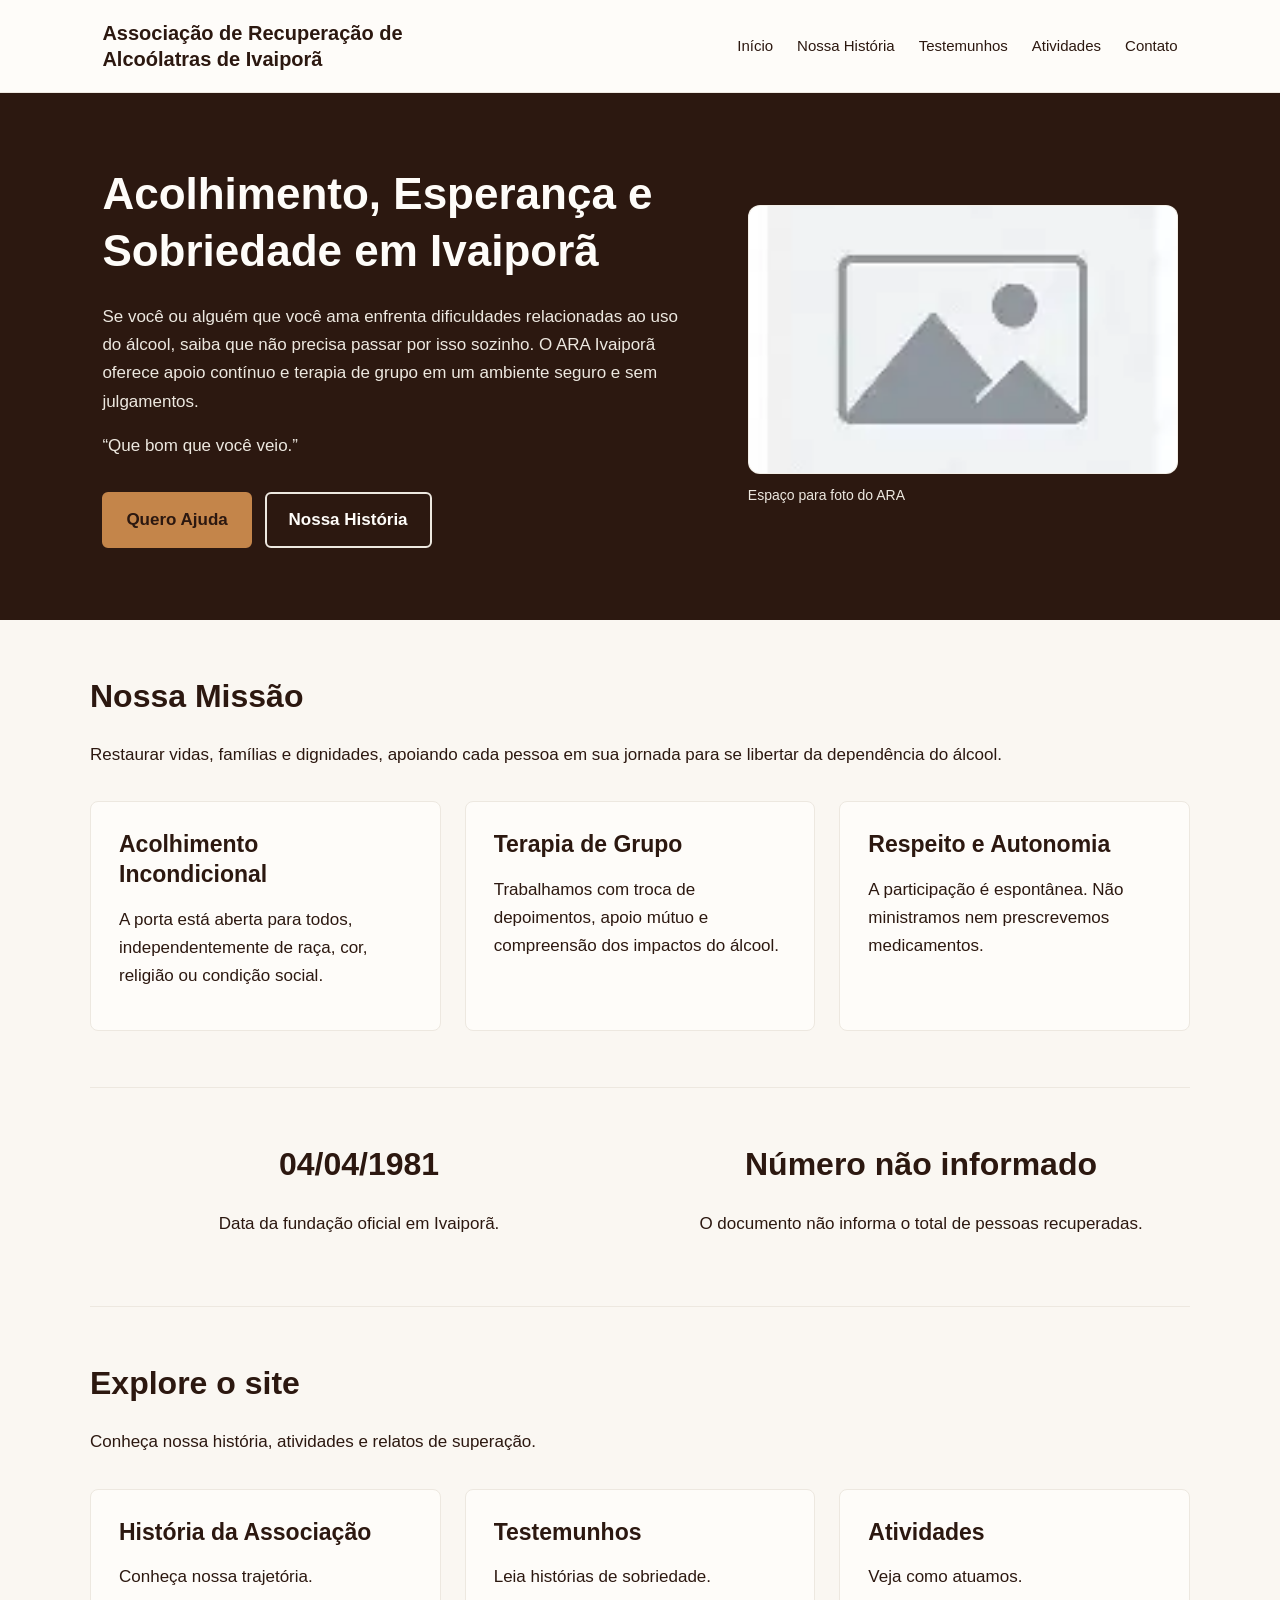
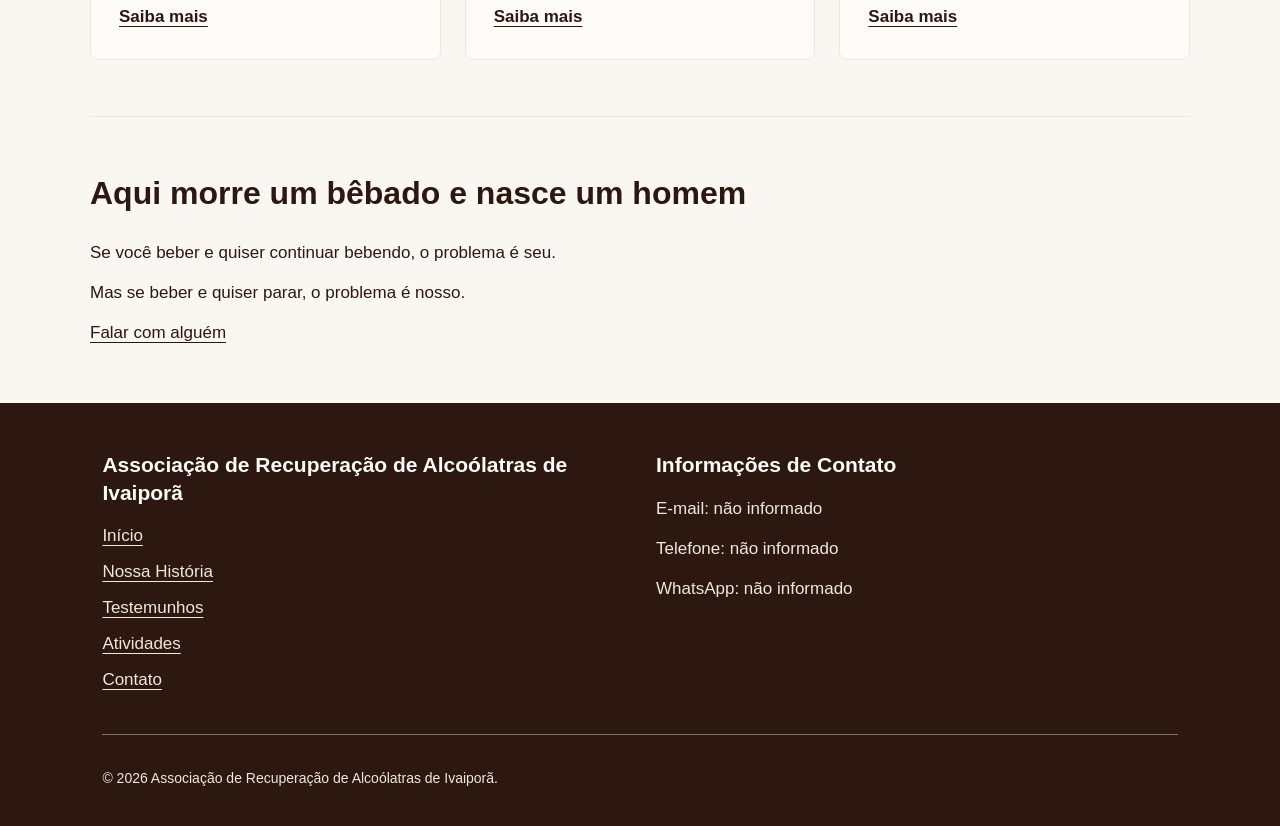
==== index.html @ e246e1f0 "Add files via upload" ====
<!DOCTYPE html>
<html lang="pt-BR">

<head>
  <meta charset="UTF-8">
  <meta name="description" content="Acolhimento, esperança e sobriedade em Ivaiporã.">
  <meta name="author" content="Associação de Recuperação de Alcoólatras de Ivaiporã">
  <meta name="viewport" content="width=device-width, initial-scale=1.0">
  <title>ARA Ivaiporã | Início</title>
  <link rel="stylesheet" href="assets/style.css">
</head>

<body>
  <header>
    <a class="marca-do-site" href="index.html"><span class="marca-completa">Associação de Recuperação de Alcoólatras de Ivaiporã</span><span class="marca-curta">ARA de Ivaiporã</span></a>
    <nav aria-label="Navegação principal">
<ul class="menu-desktop">
      <li><a href="index.html">Início</a></li>
      <li><a href="nossa-historia.html">Nossa História</a></li>
      <li><a href="testemunhos.html">Testemunhos</a></li>
      <li><a href="atividades.html">Atividades</a></li>
      <li><a href="contato.html">Contato</a></li>
    </ul>
<details class="menu-mobile">
<summary><span class="icone-menu" aria-hidden="true"></span>Menu</summary>
<ul>
      <li><a href="index.html">Início</a></li>
      <li><a href="nossa-historia.html">Nossa História</a></li>
      <li><a href="testemunhos.html">Testemunhos</a></li>
      <li><a href="atividades.html">Atividades</a></li>
      <li><a href="contato.html">Contato</a></li>
    </ul>
</details>
</nav>
  </header>
  <main>
    <div class="banner-do-ara">
      <div class="banner-do-ara__conteudo">
        <h1 class="titulo-do-banner">Acolhimento, Esperança e Sobriedade em Ivaiporã</h1>
        <p>Se você ou alguém que você ama enfrenta dificuldades relacionadas ao uso do álcool, saiba que não precisa
          passar por isso sozinho. O ARA Ivaiporã oferece apoio contínuo e terapia de grupo em um ambiente seguro e sem
          julgamentos.</p>
        <p>“Que bom que você veio.”</p>
        <a class="botao-ajuda" href="contato.html">Quero Ajuda</a>
        <a class="quero-conhecer" href="nossa-historia.html">Nossa História</a>
      </div>
      <!-- Troque o arquivo abaixo pela foto do banner. Mantenha o texto alternativo descritivo. -->
      <figure>
        <img class="imagem-placeholder imagem-placeholder--banner" src="assets/imagem-placeholder.png"
          alt="Espaço reservado para uma foto do ARA Ivaiporã">
        <figcaption class="legenda-imagem">Espaço para foto do ARA</figcaption>
      </figure>
    </div>
    <section class="secao-nossa-missao">
      <h2 class="titulo-secundario">Nossa Missão</h2>
      <p>Restaurar vidas, famílias e dignidades, apoiando cada pessoa em sua jornada para se libertar da dependência do
        álcool.</p>
      <div class="espaco-dos-articles">
        <article class="nossas-missoes-explicadas">
          <h3>Acolhimento Incondicional</h3>
          <p>A porta está aberta para todos, independentemente de raça, cor, religião ou condição social.</p>
        </article>
        <article class="nossas-missoes-explicadas">
          <h3>Terapia de Grupo</h3>
          <p>Trabalhamos com troca de depoimentos, apoio mútuo e compreensão dos impactos do álcool.</p>
        </article>
        <article class="nossas-missoes-explicadas">
          <h3>Respeito e Autonomia</h3>
          <p>A participação é espontânea. Não ministramos nem prescrevemos medicamentos.</p>
        </article>
      </div>
    </section>
    <section class="informacoes-gerais">
      <div class="blocos-informacoes-gerais">
        <h2 class="texto-informacoes-gerais-destacado">04/04/1981</h2>
        <p>Data da fundação oficial em Ivaiporã.</p>
      </div>
      <div class="blocos-informacoes-gerais">
        <h2 class="texto-informacoes-gerais-destacado">Número não informado</h2>
        <p>O documento não informa o total de pessoas recuperadas.</p>
      </div>
    </section>
    <section class="explore-paginas">
      <h2>Explore o site</h2>
      <p>Conheça nossa história, atividades e relatos de superação.</p>
      <div class="links-paginas"><a href="nossa-historia.html">
          <div>
            <h3>História da Associação</h3>
            <p>Conheça nossa trajetória.</p><span class="chamado-link-paginas">Saiba mais</span>
          </div>
        </a><a href="testemunhos.html">
          <div>
            <h3>Testemunhos</h3>
            <p>Leia histórias de sobriedade.</p><span class="chamado-link-paginas">Saiba mais</span>
          </div>
        </a><a href="atividades.html">
          <div>
            <h3>Atividades</h3>
            <p>Veja como atuamos.</p><span class="chamado-link-paginas">Saiba mais</span>
          </div>
        </a></div>
    </section>
    <section>
      <div>
        <h2>Aqui morre um bêbado e nasce um homem</h2>
        <p>Se você beber e quiser continuar bebendo, o problema é seu.</p>
        <p>Mas se beber e quiser parar, o problema é nosso.</p><a href="contato.html">Falar com alguém</a>
      </div>
    </section>
  </main>
  <footer>
    <div class="bloco-do-footer">
      <h3>Associação de Recuperação de Alcoólatras de Ivaiporã</h3>
      <ul>
        <li><a href="index.html">Início</a></li>
        <li><a href="nossa-historia.html">Nossa História</a></li>
        <li><a href="testemunhos.html">Testemunhos</a></li>
        <li><a href="atividades.html">Atividades</a></li>
        <li><a href="contato.html">Contato</a></li>
      </ul>
    </div>
    <div class="bloco-do-footer">
      <h3>Informações de Contato</h3>
      <address>
        <p>E-mail: não informado</p>
        <p>Telefone: não informado</p>
        <p>WhatsApp: não informado</p>
      </address>
    </div>
    <div class="registro-do-ara">
      <p>&copy; 2026 Associação de Recuperação de Alcoólatras de Ivaiporã.</p>
    </div>
  </footer>
</body>

</html>
---- assets/style.css ----
* {
    box-sizing: border-box;
}

body {
    margin: 0;
    font-family: "Segoe UI", "Trebuchet MS", Arial, sans-serif;
    font-size: 17px;
    line-height: 1.65;
    color: #2c1810;
    background-color: #faf7f2;
    overflow-wrap: break-word;
}

h1, h2, h3 {
    font-family: "Segoe UI", "Trebuchet MS", Arial, sans-serif;
    font-weight: 600;
    line-height: 1.3;
}

h1, h2, h3, h4, p, blockquote, figcaption {
    overflow-wrap: anywhere;
}

h1 {
    margin: 0 0 24px;
    font-size: clamp(2rem, 3.5vw, 2.75rem);
}

h2 {
    margin: 0 0 24px;
    font-size: clamp(1.625rem, 2.5vw, 2rem);
}

h3 {
    margin: 0 0 16px;
    font-size: 23px;
}

h4 {
    margin: 12px 0;
    font-size: 18px;
}

p {
    margin: 12px 0;
}

a {
    color: #2c1810;
    text-underline-offset: 4px;
}

a:hover {
    text-decoration: underline;
}

a:focus-visible {
    outline: 3px solid #c4854a;
    outline-offset: 4px;
}

img {
    max-width: 100%;
    height: auto;
}

iframe {
    max-width: 100%;
}


header {
    display: flex;
    flex-wrap: wrap;
    align-items: center;
    justify-content: space-between;
    gap: 20px;
    padding: 20px 8%;
    background-color: #fefcf9;
    border-bottom: 1px solid #ede8e0;
}

header a {
    color: #2c1810;
    text-decoration: none;
}

header > a {
    max-width: 390px;
    font-family: "Segoe UI", "Trebuchet MS", Arial, sans-serif;
    font-size: 20px;
    font-weight: bold;
    line-height: 1.3;
}

.marca-curta {
    display: none;
}

header > a,
header nav,
.banner-do-ara__conteudo,
.origem__conteudo > *,
.espaco-dos-articles > *,
.links-paginas > *,
.nossa-atividade-cartoes > *,
.informacoes-gerais > * {
    min-width: 0;
}

header ul {
    display: flex;
    flex-wrap: wrap;
    gap: 8px 24px;
    margin: 0;
    padding: 0;
    list-style: none;
}

header li a {
    display: inline-flex;
    align-items: center;
    min-height: 44px;
    padding: 10px 0;
    font-size: 15px;
}

header a:hover {
    color: #2c1810;
}


main > section {
    width: 90%;
    max-width: 1100px;
    margin: 0 auto;
    padding: clamp(36px, 5vw, 56px) 0;
}

main > section + section {
    border-top: 1px solid #ede8e0;
}

main > section:first-child,
.banner-do-ara {
    width: 100%;
    max-width: none;
    padding: clamp(48px, 6vw, 72px) 8%;
    color: #fefcf9;
    background-color: #2c1810;
    text-align: center;
}

.banner-do-ara__conteudo {
    max-width: 760px;
}

.banner-do-ara__conteudo h1,
.banner-do-ara__conteudo p {
    margin-left: 0;
}

.imagem-placeholder {
    display: block;
    width: 100%;
    object-fit: cover;
    background-color: #ede8e0;
}

.imagem-placeholder--banner {
    aspect-ratio: 16 / 10;
    min-height: 260px;
    border: 1px solid rgba(254, 252, 249, 0.32);
    border-radius: 12px;
}

.banner-do-ara > figure {
    margin: 0;
}

.legenda-imagem {
    margin: 10px 0 0;
    color: #ede8e0;
    font-size: 14px;
}

.imagem-historia {
    margin: 0;
}

.imagem-placeholder--historia {
    aspect-ratio: 4 / 3;
    border-radius: 10px;
}

.imagem-historia figcaption {
    margin-top: 10px;
    color: #6b5548;
    font-size: 14px;
}

.origem__conteudo {
    display: grid;
    grid-template-columns: minmax(0, 1.1fr) minmax(260px, 0.9fr);
    align-items: center;
    gap: clamp(28px, 5vw, 56px);
}

.lista-testemunhos {
    display: grid;
    gap: 24px;
}

.cartao-testemunho {
    margin: 0;
    padding: clamp(22px, 4vw, 32px);
    border: 1px solid #ede8e0;
    border-radius: 10px;
    background-color: #fefcf9;
}

.cartao-testemunho + .cartao-testemunho {
    margin-top: 0;
}

.identificacao-testemunho {
    display: flex;
    align-items: center;
    gap: 16px;
    margin-top: 22px;
}

.foto-testemunho {
    flex: 0 0 72px;
    width: 72px;
    height: 72px;
    border: 1px solid #ede8e0;
    border-radius: 50%;
    object-fit: cover;
    background-color: #ede8e0;
}

.identificacao-testemunho p {
    margin: 0;
}

.identificacao-testemunho strong {
    display: block;
}

.identificacao-testemunho span {
    color: #6b5548;
    font-size: 15px;
}

.banner-do-ara {
    display: grid;
    grid-template-columns: minmax(0, 1.15fr) minmax(280px, 0.85fr);
    align-items: center;
    gap: clamp(28px, 5vw, 72px);
    text-align: left;
}

main > section:first-child h1,
.banner-do-ara h1 {
    max-width: 850px;
    margin: 0 auto 24px;
}

main > section:first-child p,
.banner-do-ara p {
    max-width: 760px;
    margin: 16px auto;
    color: #ede8e0;
}


.espaco-dos-articles,
.links-paginas,
.nossa-atividade-cartoes,
.informacoes-gerais {
    display: flex;
    flex-wrap: wrap;
    gap: 24px;
}

.espaco-dos-articles,
.links-paginas {
    margin-top: 32px;
}

.espaco-dos-articles > article,
.links-paginas > a,
.cartoes-de-atividades-realizadas {
    flex: 1 1 280px;
    min-width: 0;
    padding: 28px;
    border: 1px solid #ede8e0;
    border-radius: 8px;
    background-color: #fefcf9;
}

.links-paginas > a {
    color: #2c1810;
    text-decoration: none;
}

.links-paginas > a:hover {
    border-color: #c4854a;
}

.chamado-link-paginas {
    color: #2c1810;
    font-weight: bold;
    text-decoration: underline;
}

.blocos-informacoes-gerais {
    flex: 1 1 280px;
    text-align: center;
}

.texto-informacoes-gerais-destacado {
    color: #2c1810;
}


.conteudo-historia,
.fundacao p {
    max-width: 820px;
}

.fundacao strong {
    display: inline-block;
    margin-top: 16px;
    padding: 8px 16px;
    color: #2c1810;
    background-color: #ede8e0;
    border-radius: 6px;
}

.linha-do-tempo > article {
    margin: 0 0 24px;
    padding: 20px 28px;
    border-left: 4px solid #c4854a;
    background-color: #fefcf9;
}

.linha-do-tempo h3 {
    color: #2c1810;
}

main article + article {
    margin-top: 24px;
}

.espaco-dos-articles > article + article {
    margin-top: 0;
}

blockquote {
    margin: 16px 0;
    padding: 16px 24px;
    border-left: 4px solid #c4854a;
    background-color: #fefcf9;
    font-style: italic;
}

.continuacao-historia {
    text-align: center;
}


.botao-ajuda,
.quero-conhecer,
.continuacao-historia > a {
    display: inline-block;
    margin: 16px 8px 0 0;
    padding: 12px 22px;
    border: 2px solid #c4854a;
    border-radius: 6px;
    font-weight: bold;
    text-decoration: none;
}

.botao-ajuda,
.continuacao-historia > a {
    color: #2c1810;
    background-color: #c4854a;
}

.quero-conhecer {
    color: #fefcf9;
    border-color: #ede8e0;
}

.botao-ajuda:hover,
.continuacao-historia > a:hover {
    background-color: #ede8e0;
}

.quero-conhecer:hover {
    color: #2c1810;
    background-color: #fefcf9;
}


footer {
    display: flex;
    flex-wrap: wrap;
    gap: 32px;
    padding: 48px 8% 24px;
    color: #ede8e0;
    background-color: #2c1810;
}

.bloco-do-footer {
    flex: 1 1 280px;
}

footer h3 {
    color: #fefcf9;
    font-size: 21px;
}

footer a {
    color: #ede8e0;
}

footer ul {
    margin: 0;
    padding: 0;
    list-style: none;
}

footer li {
    margin-bottom: 8px;
}

footer address {
    font-style: normal;
}

.registro-do-ara {
    flex-basis: 100%;
    padding-top: 20px;
    border-top: 1px solid rgba(255, 255, 255, 0.4);
    font-size: 14px;
}


@media (max-width: 600px) {
    .espaco-dos-articles > article,
    .links-paginas > a,
    .cartoes-de-atividades-realizadas {
        flex-basis: 100%;
        padding: 20px;
    }

    .botao-ajuda,
    .quero-conhecer,
    .continuacao-historia > a {
        display: flex;
        align-items: center;
        justify-content: center;
        min-height: 48px;
        margin: 12px 0 0;
        width: 100%;
    }

    h1 {
        font-size: clamp(1.75rem, 7vw, 2rem);
    }

    h2 {
        font-size: clamp(1.5rem, 6vw, 1.6875rem);
    }

    main > section {
        padding: 36px 0;
    }

    main > section:first-child,
    .banner-do-ara {
        padding: 48px 5%;
    }

    .linha-do-tempo > article,
    blockquote {
        padding: 20px;
    }

    footer {
        padding: 36px 5% 20px;
    }
}

.menu-mobile {
    display: none;
}

@media (max-width: 900px) {
    header {
        flex-direction: row;
        flex-wrap: nowrap;
        align-items: center;
        gap: 12px;
        padding: 18px 5%;
    }

    header > a {
        flex: 1 1 auto;
        max-width: calc(100% - 112px);
        font-size: 18px;
    }

    header nav {
        position: relative;
        flex: 0 0 auto;
        width: auto;
        margin-left: auto;
    }

    .marca-completa {
        display: none;
    }

    .marca-curta {
        display: inline;
    }

    header .menu-desktop {
        display: none;
    }

    .menu-mobile {
        display: block;
    }

    .menu-mobile summary {
        display: flex;
        align-items: center;
        justify-content: center;
        gap: 10px;
        min-height: 48px;
        padding: 10px 14px;
        border: 1px solid #ede8e0;
        border-radius: 8px;
        background-color: #fefcf9;
        color: #2c1810;
        font-weight: 600;
        cursor: pointer;
        list-style: none;
    }

    .menu-mobile summary::-webkit-details-marker {
        display: none;
    }

    .menu-mobile summary:focus-visible {
        outline: 3px solid #c4854a;
        outline-offset: 4px;
    }

    .icone-menu {
        display: block;
        width: 20px;
        height: 2px;
        background-color: currentColor;
        box-shadow: 0 -6px currentColor, 0 6px currentColor;
    }

    .menu-mobile[open] summary {
        background-color: #ede8e0;
    }

    .menu-mobile ul {
        position: absolute;
        z-index: 10;
        top: calc(100% + 10px);
        right: 0;
        display: flex;
        flex-direction: column;
        gap: 4px;
        width: min(280px, 90vw);
        padding: 12px;
        border: 1px solid #ede8e0;
        border-radius: 12px;
        background-color: #fefcf9;
        box-shadow: 0 8px 24px rgba(44, 24, 16, 0.12);
    }

    .menu-mobile li a {
        display: flex;
        width: 100%;
        min-height: 48px;
        padding: 10px 14px;
        border-radius: 6px;
        font-size: 16px;
    }

    .menu-mobile li a:hover {
        background-color: #ede8e0;
    }

    .banner-do-ara,
    .origem__conteudo {
        grid-template-columns: 1fr;
    }

    .banner-do-ara {
        text-align: center;
    }

    .banner-do-ara__conteudo {
        max-width: 760px;
        margin: 0 auto;
    }

    .banner-do-ara__conteudo h1,
    .banner-do-ara__conteudo p {
        margin-left: auto;
        margin-right: auto;
    }

    .imagem-placeholder--banner {
        max-width: 640px;
        margin: 0 auto;
    }
}

@media (max-width: 600px) {
    .imagem-placeholder--banner {
        min-height: 0;
    }

    .identificacao-testemunho {
        align-items: flex-start;
    }
}
/*João*/
.inputcont{
    width: 100%;
    height: 50px;
border-radius: 10px;
border: black 1px;
font-size: 20px;
}
.um{
grid-template-columns: 30% 70%;
margin-bottom: 20px;
}
.dois{
grid-template-columns: 20% 80%;
}
.testemunho{
    display: grid;
    gap: 10px;
    background-color: #ce927a;
    border-radius: 20px;
    padding: 20px;
}


.tex{
    width: 100%;
    height: 300px;
}
.botaosub{
    width: 100px;
    height: 30px;
    border-radius: 10px;
    border: 0px;
    background-color: rgb(82, 23, 23);
    color: white;;
}
.botaosub:active{
    transform: translate(2px,2px);
}
.dois{
    margin-top: 10px;
}
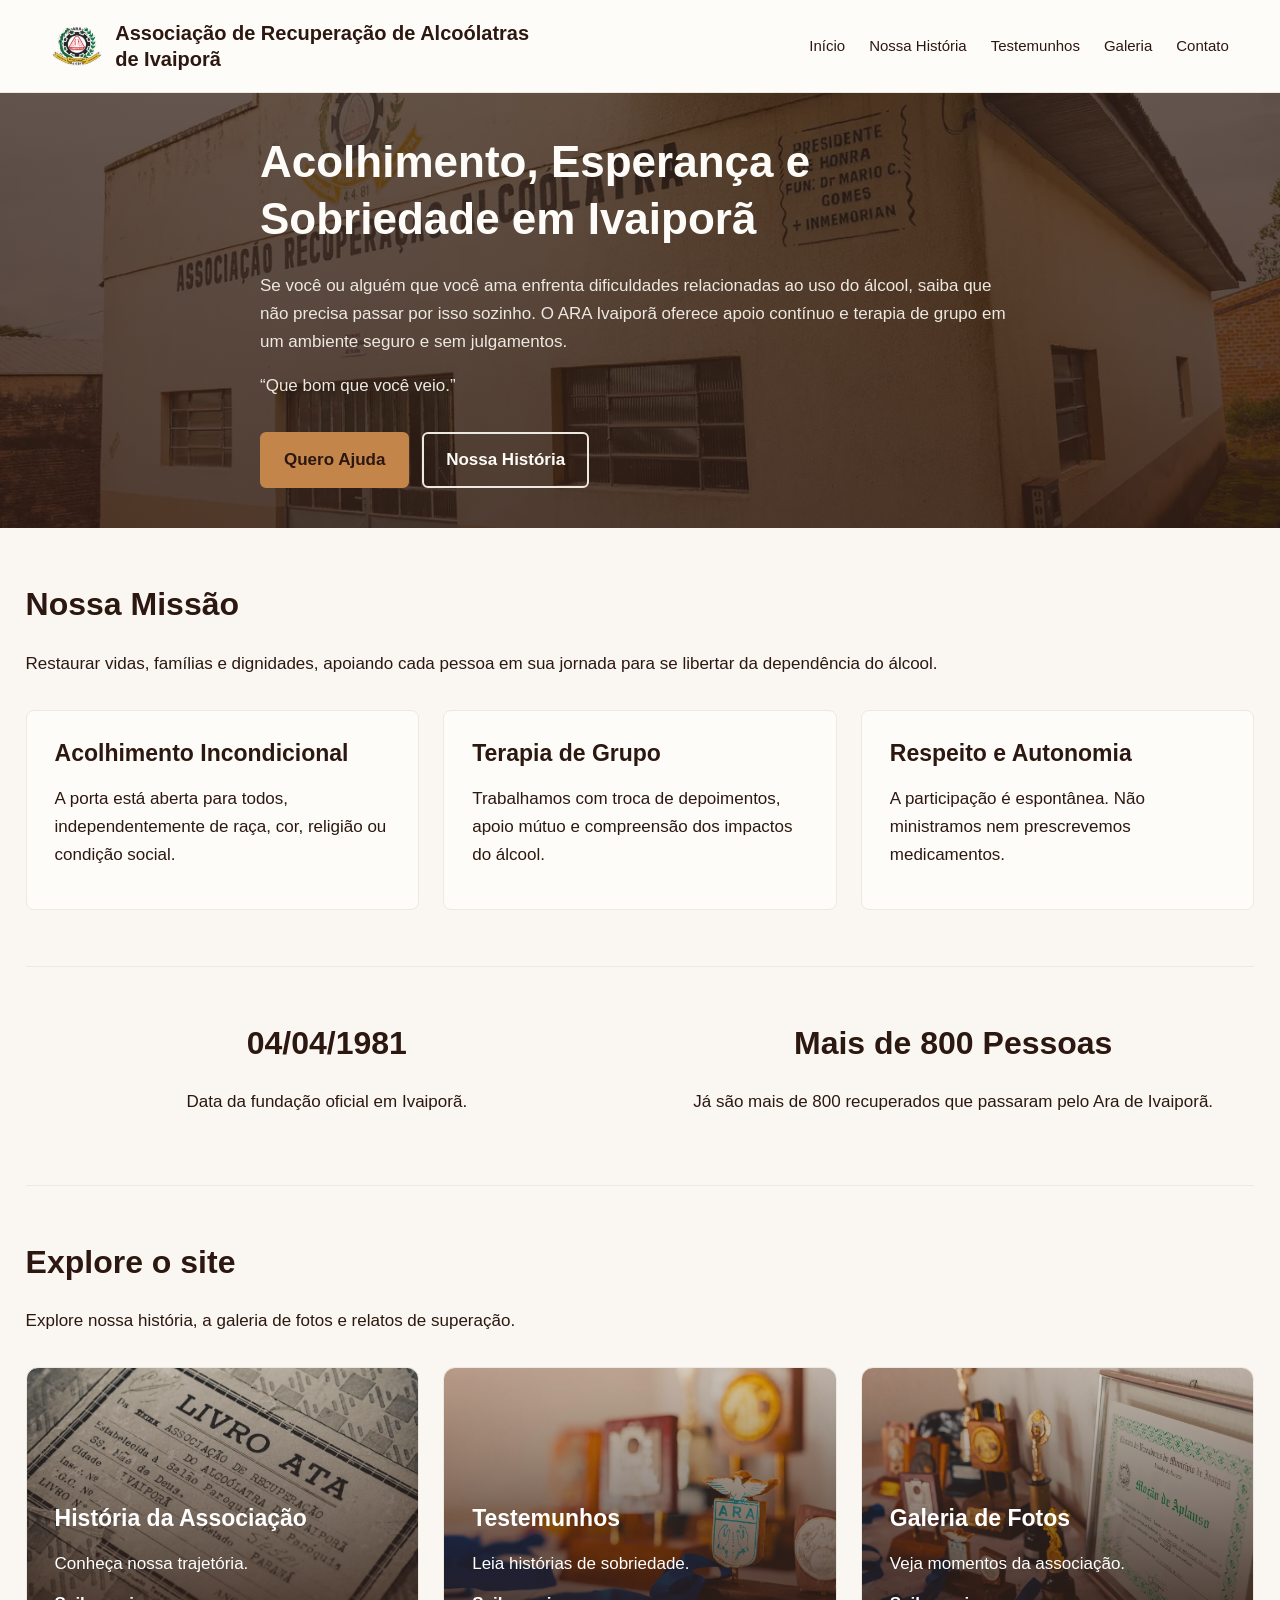
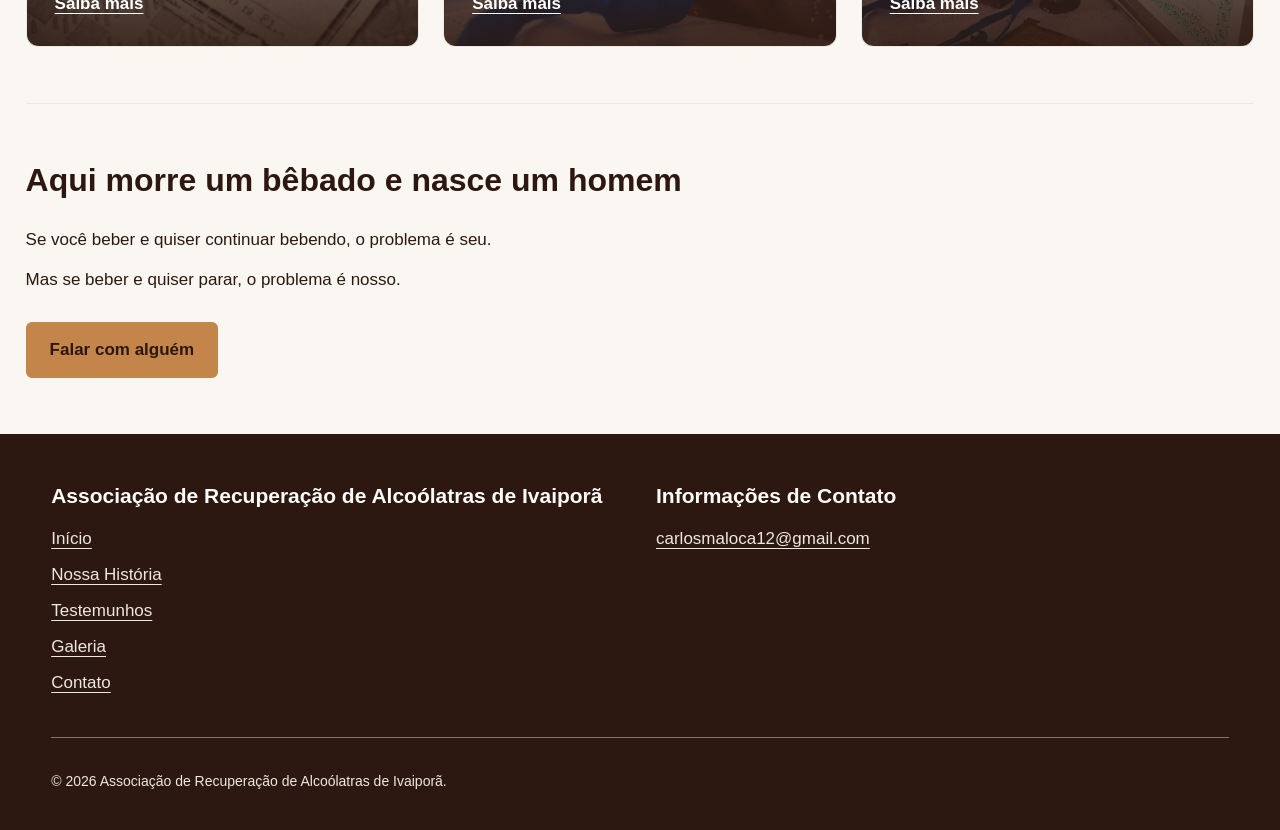
==== commit 3e82515d: "Add files via upload" ====
--- a/index.html
+++ b/index.html
@@ -1,136 +1,132 @@
-<!DOCTYPE html>
-<html lang="pt-BR">
-
-<head>
-  <meta charset="UTF-8">
-  <meta name="description" content="Acolhimento, esperança e sobriedade em Ivaiporã.">
-  <meta name="author" content="Associação de Recuperação de Alcoólatras de Ivaiporã">
-  <meta name="viewport" content="width=device-width, initial-scale=1.0">
-  <title>ARA Ivaiporã | Início</title>
-  <link rel="stylesheet" href="assets/style.css">
-</head>
-
-<body>
-  <header>
-    <a class="marca-do-site" href="index.html"><span class="marca-completa">Associação de Recuperação de Alcoólatras de Ivaiporã</span><span class="marca-curta">ARA de Ivaiporã</span></a>
-    <nav aria-label="Navegação principal">
-<ul class="menu-desktop">
-      <li><a href="index.html">Início</a></li>
-      <li><a href="nossa-historia.html">Nossa História</a></li>
-      <li><a href="testemunhos.html">Testemunhos</a></li>
-      <li><a href="atividades.html">Atividades</a></li>
-      <li><a href="contato.html">Contato</a></li>
-    </ul>
-<details class="menu-mobile">
-<summary><span class="icone-menu" aria-hidden="true"></span>Menu</summary>
-<ul>
-      <li><a href="index.html">Início</a></li>
-      <li><a href="nossa-historia.html">Nossa História</a></li>
-      <li><a href="testemunhos.html">Testemunhos</a></li>
-      <li><a href="atividades.html">Atividades</a></li>
-      <li><a href="contato.html">Contato</a></li>
-    </ul>
-</details>
-</nav>
-  </header>
-  <main>
-    <div class="banner-do-ara">
-      <div class="banner-do-ara__conteudo">
-        <h1 class="titulo-do-banner">Acolhimento, Esperança e Sobriedade em Ivaiporã</h1>
-        <p>Se você ou alguém que você ama enfrenta dificuldades relacionadas ao uso do álcool, saiba que não precisa
-          passar por isso sozinho. O ARA Ivaiporã oferece apoio contínuo e terapia de grupo em um ambiente seguro e sem
-          julgamentos.</p>
-        <p>“Que bom que você veio.”</p>
-        <a class="botao-ajuda" href="contato.html">Quero Ajuda</a>
-        <a class="quero-conhecer" href="nossa-historia.html">Nossa História</a>
-      </div>
-      <!-- Troque o arquivo abaixo pela foto do banner. Mantenha o texto alternativo descritivo. -->
-      <figure>
-        <img class="imagem-placeholder imagem-placeholder--banner" src="assets/imagem-placeholder.png"
-          alt="Espaço reservado para uma foto do ARA Ivaiporã">
-        <figcaption class="legenda-imagem">Espaço para foto do ARA</figcaption>
-      </figure>
-    </div>
-    <section class="secao-nossa-missao">
-      <h2 class="titulo-secundario">Nossa Missão</h2>
-      <p>Restaurar vidas, famílias e dignidades, apoiando cada pessoa em sua jornada para se libertar da dependência do
-        álcool.</p>
-      <div class="espaco-dos-articles">
-        <article class="nossas-missoes-explicadas">
-          <h3>Acolhimento Incondicional</h3>
-          <p>A porta está aberta para todos, independentemente de raça, cor, religião ou condição social.</p>
-        </article>
-        <article class="nossas-missoes-explicadas">
-          <h3>Terapia de Grupo</h3>
-          <p>Trabalhamos com troca de depoimentos, apoio mútuo e compreensão dos impactos do álcool.</p>
-        </article>
-        <article class="nossas-missoes-explicadas">
-          <h3>Respeito e Autonomia</h3>
-          <p>A participação é espontânea. Não ministramos nem prescrevemos medicamentos.</p>
-        </article>
-      </div>
-    </section>
-    <section class="informacoes-gerais">
-      <div class="blocos-informacoes-gerais">
-        <h2 class="texto-informacoes-gerais-destacado">04/04/1981</h2>
-        <p>Data da fundação oficial em Ivaiporã.</p>
-      </div>
-      <div class="blocos-informacoes-gerais">
-        <h2 class="texto-informacoes-gerais-destacado">Número não informado</h2>
-        <p>O documento não informa o total de pessoas recuperadas.</p>
-      </div>
-    </section>
-    <section class="explore-paginas">
-      <h2>Explore o site</h2>
-      <p>Conheça nossa história, atividades e relatos de superação.</p>
-      <div class="links-paginas"><a href="nossa-historia.html">
-          <div>
-            <h3>História da Associação</h3>
-            <p>Conheça nossa trajetória.</p><span class="chamado-link-paginas">Saiba mais</span>
-          </div>
-        </a><a href="testemunhos.html">
-          <div>
-            <h3>Testemunhos</h3>
-            <p>Leia histórias de sobriedade.</p><span class="chamado-link-paginas">Saiba mais</span>
-          </div>
-        </a><a href="atividades.html">
-          <div>
-            <h3>Atividades</h3>
-            <p>Veja como atuamos.</p><span class="chamado-link-paginas">Saiba mais</span>
-          </div>
-        </a></div>
-    </section>
-    <section>
-      <div>
-        <h2>Aqui morre um bêbado e nasce um homem</h2>
-        <p>Se você beber e quiser continuar bebendo, o problema é seu.</p>
-        <p>Mas se beber e quiser parar, o problema é nosso.</p><a href="contato.html">Falar com alguém</a>
-      </div>
-    </section>
-  </main>
-  <footer>
-    <div class="bloco-do-footer">
-      <h3>Associação de Recuperação de Alcoólatras de Ivaiporã</h3>
-      <ul>
-        <li><a href="index.html">Início</a></li>
-        <li><a href="nossa-historia.html">Nossa História</a></li>
-        <li><a href="testemunhos.html">Testemunhos</a></li>
-        <li><a href="atividades.html">Atividades</a></li>
-        <li><a href="contato.html">Contato</a></li>
-      </ul>
-    </div>
-    <div class="bloco-do-footer">
-      <h3>Informações de Contato</h3>
-      <address>
-        <p>E-mail: não informado</p>
-        <p>Telefone: não informado</p>
-        <p>WhatsApp: não informado</p>
-      </address>
-    </div>
-    <div class="registro-do-ara">
-      <p>&copy; 2026 Associação de Recuperação de Alcoólatras de Ivaiporã.</p>
-    </div>
-  </footer>
-</body>
-
-</html>
+<!DOCTYPE html>
+<html lang="pt-BR">
+
+<head>
+  <meta charset="UTF-8">
+  <meta name="description" content="Acolhimento, esperança e sobriedade em Ivaiporã.">
+  <meta name="author" content="Associação de Recuperação de Alcoólatras de Ivaiporã">
+  <meta name="viewport" content="width=device-width, initial-scale=1.0">
+  <title>ARA Ivaiporã | Início</title>
+  <link rel="stylesheet" href="assets/style.css">
+  <link rel="icon" type="image/svg+xml" href="assets/logo-ara.svg">
+  <link rel="alternate icon" type="image/png" sizes="192x192" href="assets/favicon-ara.png">
+</head>
+
+<body>
+  <header>
+    <a class="marca-do-site" href="index.html"><img class="logo-site" src="assets/logo-ara.svg" alt=""><span class="marca-completa">Associação de Recuperação de Alcoólatras de Ivaiporã</span><span class="marca-curta">ARA de Ivaiporã</span></a>
+    <nav aria-label="Navegação principal">
+<ul class="menu-desktop">
+      <li><a href="index.html">Início</a></li>
+      <li><a href="nossa-historia.html">Nossa História</a></li>
+      <li><a href="testemunhos.html">Testemunhos</a></li>
+      <li><a href="galeria.html">Galeria</a></li>
+      <li><a href="contato.html">Contato</a></li>
+    </ul>
+<details class="menu-mobile">
+<summary><span class="icone-menu" aria-hidden="true"></span>Menu</summary>
+<ul>
+      <li><a href="index.html">Início</a></li>
+      <li><a href="nossa-historia.html">Nossa História</a></li>
+      <li><a href="testemunhos.html">Testemunhos</a></li>
+      <li><a href="galeria.html">Galeria</a></li>
+      <li><a href="contato.html">Contato</a></li>
+    </ul>
+</details>
+</nav>
+  </header>
+  <main>
+    <div class="banner-do-ara">
+      <div class="banner-do-ara__conteudo">
+        <h1 class="titulo-do-banner">Acolhimento, Esperança e Sobriedade em Ivaiporã</h1>
+        <p>Se você ou alguém que você ama enfrenta dificuldades relacionadas ao uso do álcool, saiba que não precisa
+          passar por isso sozinho. O ARA Ivaiporã oferece apoio contínuo e terapia de grupo em um ambiente seguro e sem
+          julgamentos.</p>
+        <p>“Que bom que você veio.”</p>
+        <a class="botao-ajuda" href="contato.html">Quero Ajuda</a>
+        <a class="quero-conhecer" href="nossa-historia.html">Nossa História</a>
+      </div>
+      
+    </div>
+    <section class="secao-nossa-missao">
+      <h2 class="titulo-secundario">Nossa Missão</h2>
+      <p>Restaurar vidas, famílias e dignidades, apoiando cada pessoa em sua jornada para se libertar da dependência do
+        álcool.</p>
+      <div class="espaco-dos-articles">
+        <article class="nossas-missoes-explicadas">
+          <h3>Acolhimento Incondicional</h3>
+          <p>A porta está aberta para todos, independentemente de raça, cor, religião ou condição social.</p>
+        </article>
+        <article class="nossas-missoes-explicadas">
+          <h3>Terapia de Grupo</h3>
+          <p>Trabalhamos com troca de depoimentos, apoio mútuo e compreensão dos impactos do álcool.</p>
+        </article>
+        <article class="nossas-missoes-explicadas">
+          <h3>Respeito e Autonomia</h3>
+          <p>A participação é espontânea. Não ministramos nem prescrevemos medicamentos.</p>
+        </article>
+      </div>
+    </section>
+    <section class="informacoes-gerais">
+      <div class="blocos-informacoes-gerais">
+        <h2 class="texto-informacoes-gerais-destacado">04/04/1981</h2>
+        <p>Data da fundação oficial em Ivaiporã.</p>
+      </div>
+      <div class="blocos-informacoes-gerais">
+        <h2 class="texto-informacoes-gerais-destacado">Mais de 800 Pessoas</h2>
+        <p>Já são mais de 800 recuperados que passaram pelo Ara de Ivaiporã.</p>
+      </div>
+    </section>
+    <section class="explore-paginas">
+      <h2>Explore o site</h2>
+      <p>Explore nossa história, a galeria de fotos e relatos de superação.</p>
+      <div class="links-paginas"><a class="cartao-pagina cartao-pagina--historia" href="nossa-historia.html">
+          <div>
+            <h3>História da Associação</h3>
+            <p>Conheça nossa trajetória.</p><span class="chamado-link-paginas">Saiba mais</span>
+          </div>
+        </a>
+        <a class="cartao-pagina cartao-pagina--testemunhos" href="testemunhos.html">
+          <div>
+            <h3>Testemunhos</h3>
+            <p>Leia histórias de sobriedade.</p><span class="chamado-link-paginas">Saiba mais</span>
+          </div>
+        </a><a class="cartao-pagina cartao-pagina--galeria" href="galeria.html">
+          <div>
+            <h3>Galeria de Fotos</h3>
+            <p>Veja momentos da associação.</p><span class="chamado-link-paginas">Saiba mais</span>
+          </div>
+        </a></div>
+    </section>
+    <section>
+      <div>
+        <h2>Aqui morre um bêbado e nasce um homem</h2>
+        <p>Se você beber e quiser continuar bebendo, o problema é seu.</p>
+        <p>Mas se beber e quiser parar, o problema é nosso.</p><a href="contato.html" class="botao-ajuda">Falar com alguém</a>
+      </div>
+    </section>
+  </main>
+  <footer>
+    <div class="bloco-do-footer">
+      <h3>Associação de Recuperação de Alcoólatras de Ivaiporã</h3>
+      <ul>
+        <li><a href="index.html">Início</a></li>
+        <li><a href="nossa-historia.html">Nossa História</a></li>
+        <li><a href="testemunhos.html">Testemunhos</a></li>
+        <li><a href="galeria.html">Galeria</a></li>
+        <li><a href="contato.html">Contato</a></li>
+      </ul>
+    </div>
+    <div class="bloco-do-footer">
+      <h3>Informações de Contato</h3>
+      <address>
+        <p><a href="mailto:carlosmaloca12@gmail.com">carlosmaloca12@gmail.com</a></p>
+      </address>
+    </div>
+    <div class="registro-do-ara">
+      <p>&copy; 2026 Associação de Recuperação de Alcoólatras de Ivaiporã.</p>
+    </div>
+  </footer>
+</body>
+
+</html>
--- a/assets/style.css
+++ b/assets/style.css
@@ -1,3 +1,31 @@
+
+:root {
+    color-scheme: light;
+    --cor-texto: #2c1810;
+    --cor-fundo: #faf7f2;
+    --cor-superficie: #fefcf9;
+    --cor-branco: #ffffff;
+    --cor-borda: #ede8e0;
+    --cor-destaque: #c4854a;
+    --cor-texto-suave: #6b5548;
+    --cor-borda-destaque: #e1b099;
+    --cor-campo-borda: #a98f7d;
+    --cor-botao: #522f22;
+    --cor-sucesso: #315c35;
+    --cor-erro: #9b2626;
+    --cor-texto-popup: #333333;
+    --cor-borda-banner: rgba(254, 252, 249, 0.32);
+    --cor-overlay-banner: linear-gradient(rgba(44, 24, 16, 0.72), rgba(44, 24, 16, 0.82));
+    --cor-borda-footer: rgba(255, 255, 255, 0.4);
+    --cor-sombra-menu: rgba(44, 24, 16, 0.12);
+    --cor-overlay-popup: rgba(0, 0, 0, 0.72);
+    --cor-overlay-cartao: linear-gradient(180deg, rgba(44, 24, 16, 0.18) 0%, rgba(44, 24, 16, 0.88) 100%);
+    --cor-sombra-cartao: 0 12px 32px rgba(44, 24, 16, 0.10);
+    --cor-sombra-selecao: 0 0 0 2px rgba(196, 133, 74, 0.22);
+    --largura-conteudo: 1280px;
+    --raio-cartao: 12px;
+}
+
 * {
     box-sizing: border-box;
 }
@@ -7,8 +35,8 @@
     font-family: "Segoe UI", "Trebuchet MS", Arial, sans-serif;
     font-size: 17px;
     line-height: 1.65;
-    color: #2c1810;
-    background-color: #faf7f2;
+    color: var(--cor-texto);
+    background-color: var(--cor-fundo);
     overflow-wrap: break-word;
 }
 
@@ -47,7 +75,7 @@
 }
 
 a {
-    color: #2c1810;
+    color: var(--cor-texto);
     text-underline-offset: 4px;
 }
 
@@ -56,7 +84,7 @@
 }
 
 a:focus-visible {
-    outline: 3px solid #c4854a;
+    outline: 3px solid var(--cor-destaque);
     outline-offset: 4px;
 }
 
@@ -76,18 +104,18 @@
     align-items: center;
     justify-content: space-between;
     gap: 20px;
-    padding: 20px 8%;
-    background-color: #fefcf9;
-    border-bottom: 1px solid #ede8e0;
+    padding: 20px clamp(16px, 4vw, 64px);
+    background-color: var(--cor-superficie);
+    border-bottom: 1px solid var(--cor-borda);
 }
 
 header a {
-    color: #2c1810;
+    color: var(--cor-texto);
     text-decoration: none;
 }
 
 header > a {
-    max-width: 390px;
+    max-width: 500px;
     font-family: "Segoe UI", "Trebuchet MS", Arial, sans-serif;
     font-size: 20px;
     font-weight: bold;
@@ -127,28 +155,34 @@
 }
 
 header a:hover {
-    color: #2c1810;
+    color: var(--cor-texto);
 }
 
 
 main > section {
-    width: 90%;
-    max-width: 1100px;
+    width: min(96%, var(--largura-conteudo));
+    max-width: none;
     margin: 0 auto;
     padding: clamp(36px, 5vw, 56px) 0;
 }
 
 main > section + section {
-    border-top: 1px solid #ede8e0;
+    border-top: 1px solid var(--cor-borda);
 }
 
 main > section:first-child,
 .banner-do-ara {
     width: 100%;
     max-width: none;
-    padding: clamp(48px, 6vw, 72px) 8%;
-    color: #fefcf9;
-    background-color: #2c1810;
+    padding: clamp(40px, 5vw, 64px) clamp(20px, 5vw, 72px);
+    position: relative;
+    isolation: isolate;
+    color: var(--cor-superficie);
+    background-color: var(--cor-texto);
+    background-image: var(--cor-overlay-banner), url("fotos/galeria/banner-associacao.webp");
+    background-size: cover;
+    background-position: center 48%;
+    background-repeat: no-repeat;
     text-align: center;
 }
 
@@ -165,13 +199,13 @@
     display: block;
     width: 100%;
     object-fit: cover;
-    background-color: #ede8e0;
+    background-color: var(--cor-borda);
 }
 
 .imagem-placeholder--banner {
     aspect-ratio: 16 / 10;
     min-height: 260px;
-    border: 1px solid rgba(254, 252, 249, 0.32);
+    border: 1px solid var(--cor-borda-banner);
     border-radius: 12px;
 }
 
@@ -181,7 +215,7 @@
 
 .legenda-imagem {
     margin: 10px 0 0;
-    color: #ede8e0;
+    color: var(--cor-borda);
     font-size: 14px;
 }
 
@@ -196,15 +230,12 @@
 
 .imagem-historia figcaption {
     margin-top: 10px;
-    color: #6b5548;
+    color: var(--cor-texto-suave);
     font-size: 14px;
 }
 
 .origem__conteudo {
-    display: grid;
-    grid-template-columns: minmax(0, 1.1fr) minmax(260px, 0.9fr);
-    align-items: center;
-    gap: clamp(28px, 5vw, 56px);
+    display: block;
 }
 
 .lista-testemunhos {
@@ -215,9 +246,9 @@
 .cartao-testemunho {
     margin: 0;
     padding: clamp(22px, 4vw, 32px);
-    border: 1px solid #ede8e0;
+    border: 1px solid var(--cor-borda);
     border-radius: 10px;
-    background-color: #fefcf9;
+    background-color: var(--cor-superficie);
 }
 
 .cartao-testemunho + .cartao-testemunho {
@@ -235,10 +266,10 @@
     flex: 0 0 72px;
     width: 72px;
     height: 72px;
-    border: 1px solid #ede8e0;
+    border: 1px solid var(--cor-borda);
     border-radius: 50%;
     object-fit: cover;
-    background-color: #ede8e0;
+    background-color: var(--cor-borda);
 }
 
 .identificacao-testemunho p {
@@ -250,7 +281,7 @@
 }
 
 .identificacao-testemunho span {
-    color: #6b5548;
+    color: var(--cor-texto-suave);
     font-size: 15px;
 }
 
@@ -272,7 +303,7 @@
 .banner-do-ara p {
     max-width: 760px;
     margin: 16px auto;
-    color: #ede8e0;
+    color: var(--cor-borda);
 }
 
 
@@ -296,22 +327,22 @@
     flex: 1 1 280px;
     min-width: 0;
     padding: 28px;
-    border: 1px solid #ede8e0;
+    border: 1px solid var(--cor-borda);
     border-radius: 8px;
-    background-color: #fefcf9;
+    background-color: var(--cor-superficie);
 }
 
 .links-paginas > a {
-    color: #2c1810;
+    color: var(--cor-texto);
     text-decoration: none;
 }
 
 .links-paginas > a:hover {
-    border-color: #c4854a;
+    border-color: var(--cor-destaque);
 }
 
 .chamado-link-paginas {
-    color: #2c1810;
+    color: var(--cor-texto);
     font-weight: bold;
     text-decoration: underline;
 }
@@ -322,33 +353,38 @@
 }
 
 .texto-informacoes-gerais-destacado {
-    color: #2c1810;
-}
-
-
-.conteudo-historia,
-.fundacao p {
-    max-width: 820px;
-}
+    color: var(--cor-texto);
+}
+
+
+.conteudo-historia {
+    display: grid;
+    grid-template-columns: minmax(0, 1.1fr) minmax(280px, 0.9fr);
+    align-items: center;
+    gap: clamp(24px, 4vw, 48px);
+}
+
+.conteudo-historia > div { min-width: 0; }
+.fundacao p { max-width: 100%; }
 
 .fundacao strong {
     display: inline-block;
     margin-top: 16px;
     padding: 8px 16px;
-    color: #2c1810;
-    background-color: #ede8e0;
+    color: var(--cor-texto);
+    background-color: var(--cor-borda);
     border-radius: 6px;
 }
 
 .linha-do-tempo > article {
     margin: 0 0 24px;
     padding: 20px 28px;
-    border-left: 4px solid #c4854a;
-    background-color: #fefcf9;
+    border-left: 4px solid var(--cor-destaque);
+    background-color: var(--cor-superficie);
 }
 
 .linha-do-tempo h3 {
-    color: #2c1810;
+    color: var(--cor-texto);
 }
 
 main article + article {
@@ -362,8 +398,8 @@
 blockquote {
     margin: 16px 0;
     padding: 16px 24px;
-    border-left: 4px solid #c4854a;
-    background-color: #fefcf9;
+    border-left: 4px solid var(--cor-destaque);
+    background-color: var(--cor-superficie);
     font-style: italic;
 }
 
@@ -378,7 +414,7 @@
     display: inline-block;
     margin: 16px 8px 0 0;
     padding: 12px 22px;
-    border: 2px solid #c4854a;
+    border: 2px solid var(--cor-destaque);
     border-radius: 6px;
     font-weight: bold;
     text-decoration: none;
@@ -386,23 +422,23 @@
 
 .botao-ajuda,
 .continuacao-historia > a {
-    color: #2c1810;
-    background-color: #c4854a;
+    color: var(--cor-texto);
+    background-color: var(--cor-destaque);
 }
 
 .quero-conhecer {
-    color: #fefcf9;
-    border-color: #ede8e0;
+    color: var(--cor-superficie);
+    border-color: var(--cor-borda);
 }
 
 .botao-ajuda:hover,
 .continuacao-historia > a:hover {
-    background-color: #ede8e0;
+    background-color: var(--cor-borda);
 }
 
 .quero-conhecer:hover {
-    color: #2c1810;
-    background-color: #fefcf9;
+    color: var(--cor-texto);
+    background-color: var(--cor-superficie);
 }
 
 
@@ -410,9 +446,9 @@
     display: flex;
     flex-wrap: wrap;
     gap: 32px;
-    padding: 48px 8% 24px;
-    color: #ede8e0;
-    background-color: #2c1810;
+    padding: 48px clamp(16px, 4vw, 64px) 24px;
+    color: var(--cor-borda);
+    background-color: var(--cor-texto);
 }
 
 .bloco-do-footer {
@@ -420,12 +456,12 @@
 }
 
 footer h3 {
-    color: #fefcf9;
+    color: var(--cor-superficie);
     font-size: 21px;
 }
 
 footer a {
-    color: #ede8e0;
+    color: var(--cor-borda);
 }
 
 footer ul {
@@ -445,7 +481,7 @@
 .registro-do-ara {
     flex-basis: 100%;
     padding-top: 20px;
-    border-top: 1px solid rgba(255, 255, 255, 0.4);
+    border-top: 1px solid var(--cor-borda-footer);
     font-size: 14px;
 }
 
@@ -478,12 +514,13 @@
     }
 
     main > section {
-        padding: 36px 0;
+        width: min(96%, var(--largura-conteudo));
+        padding: 32px 0;
     }
 
     main > section:first-child,
     .banner-do-ara {
-        padding: 48px 5%;
+        padding: 40px 5%;
     }
 
     .linha-do-tempo > article,
@@ -492,7 +529,7 @@
     }
 
     footer {
-        padding: 36px 5% 20px;
+        padding: 32px 4% 20px;
     }
 }
 
@@ -545,10 +582,10 @@
         gap: 10px;
         min-height: 48px;
         padding: 10px 14px;
-        border: 1px solid #ede8e0;
+        border: 1px solid var(--cor-borda);
         border-radius: 8px;
-        background-color: #fefcf9;
-        color: #2c1810;
+        background-color: var(--cor-superficie);
+        color: var(--cor-texto);
         font-weight: 600;
         cursor: pointer;
         list-style: none;
@@ -559,7 +596,7 @@
     }
 
     .menu-mobile summary:focus-visible {
-        outline: 3px solid #c4854a;
+        outline: 3px solid var(--cor-destaque);
         outline-offset: 4px;
     }
 
@@ -572,7 +609,7 @@
     }
 
     .menu-mobile[open] summary {
-        background-color: #ede8e0;
+        background-color: var(--cor-borda);
     }
 
     .menu-mobile ul {
@@ -585,10 +622,10 @@
         gap: 4px;
         width: min(280px, 90vw);
         padding: 12px;
-        border: 1px solid #ede8e0;
+        border: 1px solid var(--cor-borda);
         border-radius: 12px;
-        background-color: #fefcf9;
-        box-shadow: 0 8px 24px rgba(44, 24, 16, 0.12);
+        background-color: var(--cor-superficie);
+        box-shadow: 0 8px 24px var(--cor-sombra-menu);
     }
 
     .menu-mobile li a {
@@ -601,12 +638,11 @@
     }
 
     .menu-mobile li a:hover {
-        background-color: #ede8e0;
-    }
-
-    .banner-do-ara,
-    .origem__conteudo {
-        grid-template-columns: 1fr;
+        background-color: var(--cor-borda);
+    }
+
+    .banner-do-ara {
+        grid-template-columns: minmax(0, 1fr);
     }
 
     .banner-do-ara {
@@ -630,6 +666,10 @@
     }
 }
 
+@media (max-width: 720px) {
+    .conteudo-historia { grid-template-columns: 1fr; }
+}
+
 @media (max-width: 600px) {
     .imagem-placeholder--banner {
         min-height: 0;
@@ -639,45 +679,196 @@
         align-items: flex-start;
     }
 }
-/*João*/
-.inputcont{
-    width: 100%;
-    height: 50px;
-border-radius: 10px;
-border: black 1px;
-font-size: 20px;
-}
-.um{
-grid-template-columns: 30% 70%;
-margin-bottom: 20px;
-}
-.dois{
-grid-template-columns: 20% 80%;
-}
-.testemunho{
+.formulario-contato { display: grid; gap: 18px; max-width: 760px; margin: 24px 0 48px; padding: clamp(20px, 4vw, 32px); border: 1px solid var(--cor-borda-destaque); border-radius: 12px; background: var(--cor-superficie); }
+.campo-formulario { display: grid; gap: 8px; }
+.campo-formulario label, .consentimento { font-weight: 600; }
+.campo-formulario label span { color: var(--cor-texto-suave); font-size: 14px; font-weight: 400; }
+.campo-formulario input, .campo-formulario textarea { width: 100%; padding: 12px; border: 1px solid var(--cor-campo-borda); border-radius: 7px; background: var(--cor-branco); color: var(--cor-texto); font: inherit; }
+.campo-formulario textarea { resize: vertical; }
+.campo-formulario input:focus, .campo-formulario textarea:focus { outline: 3px solid var(--cor-destaque); outline-offset: 2px; }
+.campo-armadilha { position: absolute; left: -9999px; overflow: hidden; width: 1px; height: 1px; }
+.botaosub { justify-self: start; min-height: 48px; padding: 10px 20px; border: 0; border-radius: 7px; background: var(--cor-botao); color: var(--cor-branco); cursor: pointer; font: inherit; font-weight: 700; }
+.botaosub:hover, .botaosub:focus-visible { background: var(--cor-texto); }
+.botaosub:disabled { cursor: wait; opacity: .7; }
+.mensagem-formulario { min-height: 1.6em; margin: 0; color: var(--cor-sucesso); font-weight: 600; }
+.mensagem-formulario--erro { color: var(--cor-erro); }
+
+.fundo_popup {
+    display: none;
+    position: fixed;
+    z-index: 1000;
+    inset: 0;
+    justify-content: center;
+    align-items: center;
+    overflow-y: auto;
+    padding: 20px;
+    background-color: var(--cor-overlay-popup);
+}
+
+/* Galeria de fotos: responsiva e fácil de ampliar adicionando outro figure. */
+.galeria-atividades { display: grid; gap: clamp(24px, 4vw, 40px); }
+.galeria-intro { max-width: 720px; }
+.galeria-intro h2 { margin-bottom: 10px; }
+.grade-galeria { display: grid; grid-template-columns: repeat(auto-fit, minmax(min(100%, 240px), 1fr)); gap: clamp(14px, 2.5vw, 24px); }
+.foto-galeria { min-width: 0; margin: 0; overflow: hidden; border: 1px solid var(--cor-borda); border-radius: var(--raio-cartao); background: var(--cor-superficie); box-shadow: var(--cor-sombra-cartao); }
+.foto-galeria img { display: block; width: 100%; aspect-ratio: 4 / 3; object-fit: cover; transition: transform 220ms ease; }
+.foto-galeria:hover img { transform: scale(1.025); }
+.foto-galeria figcaption { padding: 14px 16px 16px; color: var(--cor-texto-suave); font-size: 15px; line-height: 1.45; }
+.dica-galeria { padding: clamp(18px, 3vw, 26px); border-left: 4px solid var(--cor-destaque); border-radius: 0 var(--raio-cartao) var(--raio-cartao) 0; background: var(--cor-superficie); }
+.dica-galeria h3 { margin-bottom: 8px; }
+.dica-galeria p { margin-bottom: 0; }
+.dica-galeria code { overflow-wrap: anywhere; }
+.imagem-placeholder--banner { aspect-ratio: 4 / 3; max-height: 520px; box-shadow: var(--cor-sombra-cartao); }
+.banner-do-ara { padding-top: clamp(40px, 6vw, 76px); padding-bottom: clamp(40px, 6vw, 76px); }
+@media (max-width: 520px) {
+    .grade-galeria { grid-template-columns: 1fr; }
+    .foto-galeria img { aspect-ratio: 5 / 4; }
+    .imagem-placeholder--banner { aspect-ratio: 4 / 3; }
+}
+@media (prefers-reduced-motion: reduce) {
+    *, *::before, *::after { scroll-behavior: auto !important; transition-duration: .01ms !important; animation-duration: .01ms !important; }
+}
+
+
+/* Formulários de contato */
+.secao-formulario { max-width: 900px; }
+.escolha-formulario { display: grid; grid-template-columns: repeat(2, minmax(0, 1fr)); gap: 12px; margin: 18px 0 24px; padding: 0; border: 0; }
+.escolha-formulario legend { grid-column: 1 / -1; margin-bottom: 10px; font-weight: 700; }
+.opcao-formulario { display: flex; align-items: flex-start; gap: 12px; min-width: 0; padding: 16px; border: 1px solid var(--cor-borda); border-radius: var(--raio-cartao); background: var(--cor-superficie); cursor: pointer; }
+.opcao-formulario.selecionada { border-color: var(--cor-destaque); box-shadow: 0 0 0 2px var(--cor-sombra-selecao); }
+.opcao-formulario input { flex: 0 0 auto; width: 18px; height: 18px; margin: 3px 0 0; accent-color: var(--cor-destaque); }
+.opcao-formulario span { display: grid; gap: 4px; }
+.opcao-formulario small { color: var(--cor-texto-suave); line-height: 1.4; }
+.painel-formulario[hidden] { display: none; }
+.painel-formulario h3 { margin-bottom: 6px; }
+.painel-formulario > p { margin-top: 0; }
+.formulario-contato { gap: 14px; max-width: none; margin: 16px 0 0; padding: clamp(16px, 3vw, 24px); }
+.grade-campos-formulario { display: grid; grid-template-columns: repeat(2, minmax(0, 1fr)); gap: 14px; }
+.campo-formulario--amplo { grid-column: 1 / -1; }
+.consentimento { display: flex; align-items: flex-start; gap: 10px; font-size: 15px; line-height: 1.45; }
+.consentimento input { flex: 0 0 auto; width: 18px; height: 18px; margin: 2px 0 0; accent-color: var(--cor-destaque); }
+@media (max-width: 600px) {
+    .escolha-formulario, .grade-campos-formulario { grid-template-columns: 1fr; }
+    .campo-formulario--amplo { grid-column: auto; }
+    .botaosub { width: 100%; }
+}
+
+
+/* Altura compartilhada dos banners em todas as páginas. */
+main > section:first-child, .banner-do-ara {
+    height: clamp(420px, 34vw, 480px);
     display: grid;
-    gap: 10px;
-    background-color: #ce927a;
-    border-radius: 20px;
-    padding: 20px;
-}
-
-
-.tex{
-    width: 100%;
-    height: 300px;
-}
-.botaosub{
-    width: 100px;
-    height: 30px;
-    border-radius: 10px;
-    border: 0px;
-    background-color: rgb(82, 23, 23);
-    color: white;;
-}
-.botaosub:active{
-    transform: translate(2px,2px);
-}
-.dois{
-    margin-top: 10px;
-}
+    align-content: center;
+    padding: 40px 8%;
+}
+.banner-do-ara { grid-template-columns: minmax(0, 1fr); }
+.banner-do-ara__conteudo { width: min(100%, 760px); margin-inline: auto; }
+@media (max-width: 600px) {
+    main > section:first-child, .banner-do-ara {
+        height: 560px;
+        padding: 28px 5%;
+    }
+}
+
+
+/* Cartões da página inicial com imagens relacionadas aos destinos. */
+.links-paginas > .cartao-pagina {
+    position: relative;
+    display: flex;
+    min-height: 280px;
+    align-items: flex-end;
+    overflow: hidden;
+    border-radius: var(--raio-cartao);
+    color: var(--cor-branco);
+    background-color: var(--cor-texto);
+    background-size: cover;
+    background-position: center;
+    isolation: isolate;
+    transition: transform 180ms ease, border-color 180ms ease;
+}
+.cartao-pagina::before {
+    position: absolute;
+    z-index: -1;
+    inset: 0;
+    border-radius: inherit;
+    background-image: var(--cor-overlay-cartao);
+    content: "";
+}
+.cartao-pagina:hover { transform: translateY(-3px); }
+.cartao-pagina > div { width: 100%; }
+.cartao-pagina h3, .cartao-pagina p, .cartao-pagina .chamado-link-paginas { color: var(--cor-branco); }
+.cartao-pagina--historia { background-image: url("fotos/galeria/ata-fundacao.webp"); }
+.cartao-pagina--testemunhos { background-image: url("fotos/galeria/encontro-ara.webp"); }
+.cartao-pagina--galeria { background-image: url("fotos/galeria/reconhecimento.webp"); }
+
+/* O popup comporta a escolha e apenas o formulário selecionado. */
+.fundo_popup[hidden] { display: none; }
+.fundo_popup.is-open { display: flex; }
+body.popup-aberto { overflow: hidden; }
+.popup {
+    position: relative;
+    width: min(100%, 760px);
+    max-height: calc(100vh - 32px);
+    max-height: calc(100dvh - 32px);
+    overflow-y: auto;
+    padding: clamp(22px, 4vw, 36px);
+    border: 1px solid var(--cor-borda);
+    border-radius: var(--raio-cartao);
+    background-color: var(--cor-superficie);
+    box-shadow: var(--cor-sombra-cartao);
+}
+.popup h2 { padding-right: 36px; }
+#fechar_popup {
+    position: absolute;
+    top: 14px;
+    right: 14px;
+    z-index: 1;
+    width: 44px;
+    height: 44px;
+    border: 1px solid var(--cor-borda);
+    border-radius: 50%;
+    background: var(--cor-superficie);
+    cursor: pointer;
+}
+#fechar_popup:focus-visible { outline: 3px solid var(--cor-destaque); outline-offset: 3px; }
+@media (max-width: 600px) {
+    .fundo_popup { padding: 12px; }
+    .popup { max-height: calc(100vh - 24px); max-height: calc(100dvh - 24px); padding: 20px 16px; }
+    .links-paginas > .cartao-pagina { min-height: 230px; }
+}
+
+
+/* Espaço horizontal e mapa de localização */
+.secao-formulario { max-width: none; }
+.mapa-localizacao {
+    width: min(100%, 760px);
+    min-height: 240px;
+    margin: 24px auto 0;
+    overflow: hidden;
+    aspect-ratio: 16 / 9;
+    border: 1px solid var(--cor-borda);
+    border-radius: var(--raio-cartao);
+    background: var(--cor-borda);
+}
+.mapa-localizacao iframe { display: block; width: 100%; height: 100%; border: 0; }
+@media (max-width: 600px) {
+    .mapa-localizacao { min-height: 220px; aspect-ratio: 4 / 3; }
+}
+
+
+/* Logo da associação no cabeçalho */
+header > .marca-do-site {
+    display: flex;
+    align-items: center;
+    gap: 12px;
+}
+.logo-site {
+    display: block;
+    flex: 0 0 52px;
+    width: 52px;
+    height: 52px;
+    object-fit: contain;
+}
+@media (max-width: 900px) {
+    .logo-site { flex-basis: 44px; width: 44px; height: 44px; }
+}
